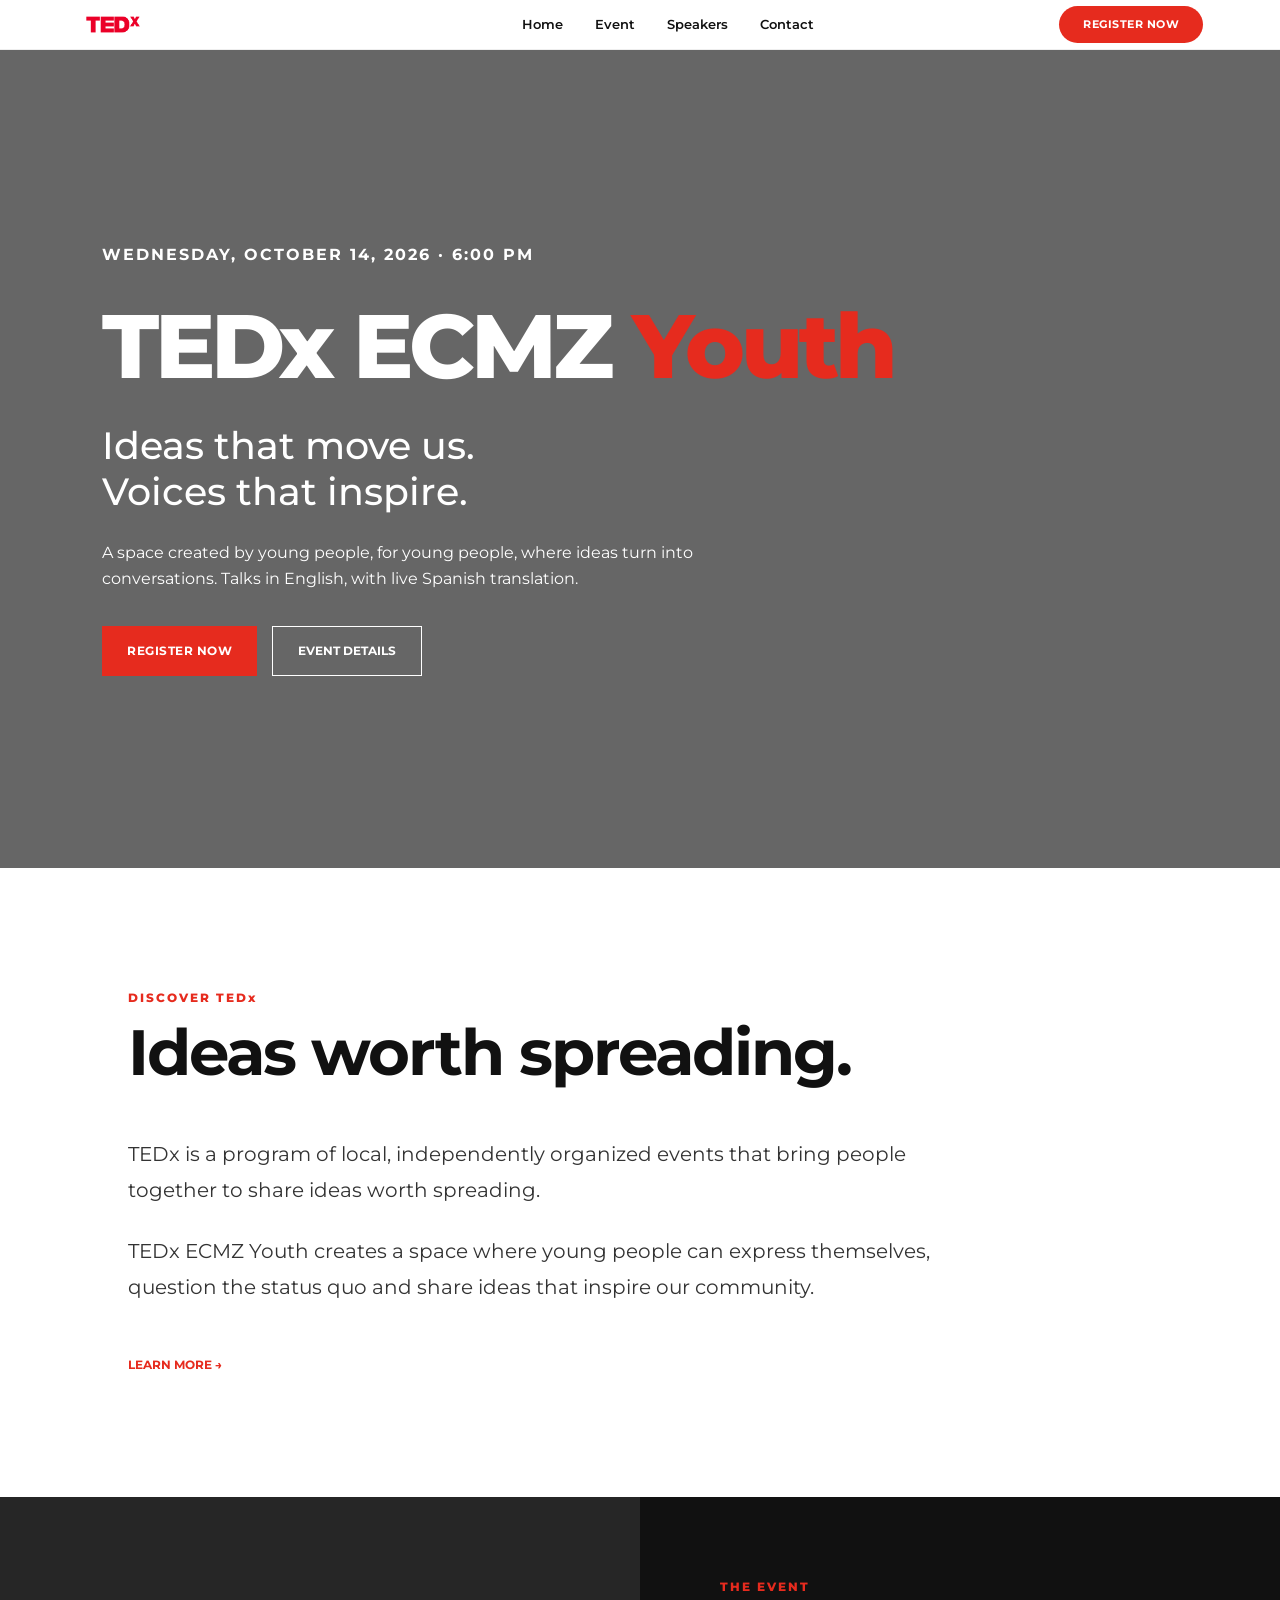
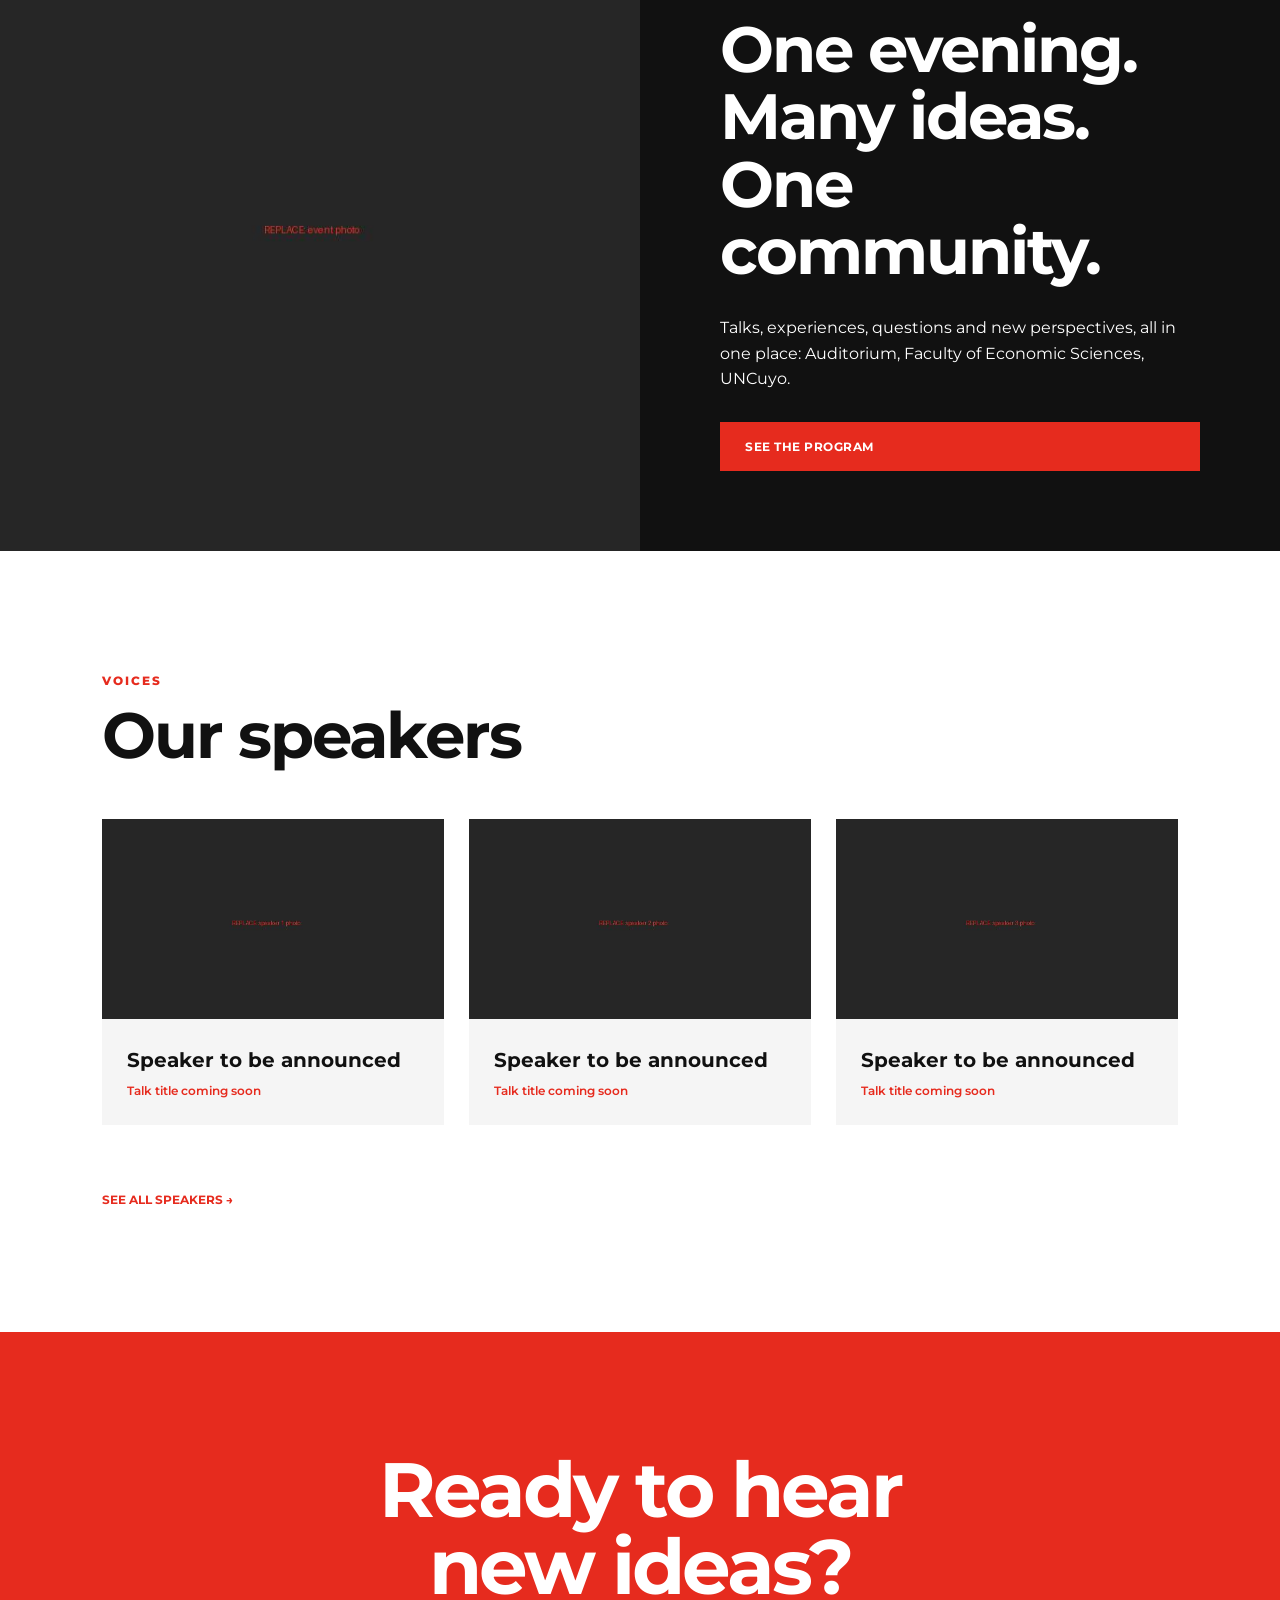
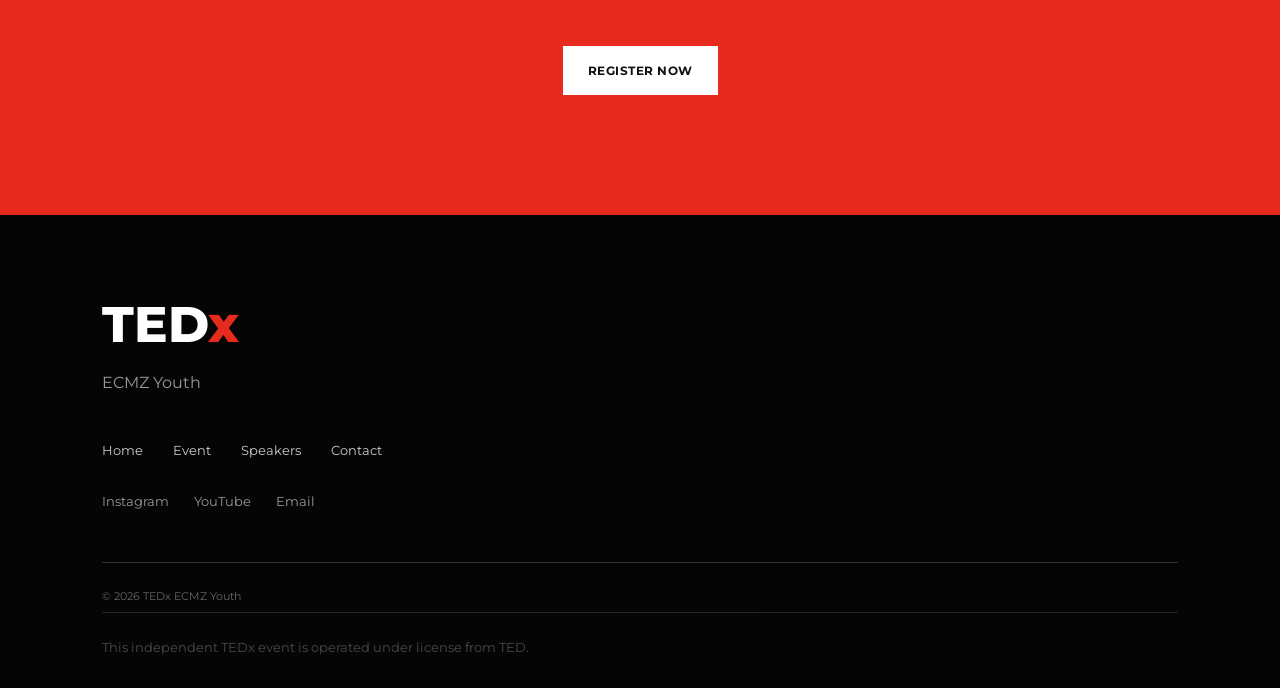
==== TEDx/index.html @ d04555ec "Initial commit" ====
<!DOCTYPE html>
<html lang="en">
<head>
<meta charset="UTF-8">
<meta name="viewport" content="width=device-width, initial-scale=1.0">
<title>TEDx ECMZ Youth</title>
<meta name="description" content="TEDx ECMZ Youth - Ideas that move us. Voices that inspire. Wednesday, October 14, 2026, UNCuyo.">
<link rel="stylesheet" href="style.css">
<link rel="preconnect" href="https://fonts.googleapis.com">
<link rel="preconnect" href="https://fonts.gstatic.com" crossorigin>
<link href="https://fonts.googleapis.com/css2?family=Montserrat:wght@400;500;600;700;800&display=swap" rel="stylesheet">
</head>
<body>
<header class="header">
<div class="logo-container"><a href="index.html"><img src="images/logo.png" alt="TEDx ECMZ Youth logo"></a></div>
<nav class="navbar">
<a href="index.html">Home</a><a href="event.html">Event</a><a href="speakers.html">Speakers</a><a href="contact.html">Contact</a>
</nav>
<a href="#" class="btn-header">REGISTER NOW</a>
</header>
<main>
<section class="hero"><div class="hero-content">
<p class="hero-small">WEDNESDAY, OCTOBER 14, 2026 · 6:00 PM</p>
<h1>TEDx ECMZ <span>Youth</span></h1>
<h2>Ideas that move us.<br>Voices that inspire.</h2>
<p>A space created by young people, for young people, where ideas turn into conversations. Talks in English, with live Spanish translation.</p>
<div class="hero-buttons"><a href="#" class="btn-primary">REGISTER NOW</a><a href="event.html" class="btn-secondary">EVENT DETAILS</a></div>
</div></section>
<section class="about"><div class="section-title"><p>DISCOVER TEDx</p><h2>Ideas worth spreading.</h2></div>
<div class="about-content"><div class="about-text">
<p>TEDx is a program of local, independently organized events that bring people together to share ideas worth spreading.</p>
<p>TEDx ECMZ Youth creates a space where young people can express themselves, question the status quo and share ideas that inspire our community.</p>
<a href="event.html" class="text-link">LEARN MORE →</a></div></div></section>
<section class="event-preview"><div class="event-image"><img src="images/hero.jpg" alt="TEDx ECMZ Youth event"></div>
<div class="event-info"><p>THE EVENT</p><h2>One evening.<br>Many ideas.<br>One community.</h2>
<p>Talks, experiences, questions and new perspectives, all in one place: Auditorium, Faculty of Economic Sciences, UNCuyo.</p>
<a href="event.html" class="btn-primary">SEE THE PROGRAM</a></div></section>
<section class="speakers-preview"><div class="section-title"><p>VOICES</p><h2>Our speakers</h2></div>
<div class="speaker-grid"><article class="speaker-card"><img src="images/speaker1.jpg" alt="Speaker 1"><div class="speaker-info"><h3>Speaker to be announced</h3><p>Talk title coming soon</p></div></article><article class="speaker-card"><img src="images/speaker2.jpg" alt="Speaker 2"><div class="speaker-info"><h3>Speaker to be announced</h3><p>Talk title coming soon</p></div></article><article class="speaker-card"><img src="images/speaker3.jpg" alt="Speaker 3"><div class="speaker-info"><h3>Speaker to be announced</h3><p>Talk title coming soon</p></div></article></div><a href="speakers.html" class="text-link">SEE ALL SPEAKERS →</a></section>
<section class="cta"><h2>Ready to hear<br>new ideas?</h2><a href="#" class="btn-primary">REGISTER NOW</a></section>
</main>
<footer class="footer">
<div class="footer-logo"><h2>TED<span>x</span></h2><p>ECMZ Youth</p></div>
<div class="footer-links"><a href="index.html">Home</a><a href="event.html">Event</a><a href="speakers.html">Speakers</a><a href="contact.html">Contact</a></div>
<div class="footer-social">
    <a href="https://www.instagram.com/tedxecmzyouth">Instagram</a>
    <a href="#">YouTube</a>
    <a href="contact.html">Email</a>
</div>
<p class="copyright">© 2026 TEDx ECMZ Youth</p>
<p class="copyright disclaimer">This independent TEDx event is operated under license from TED.</p>
</footer>
</body>
</html>
---- TEDx/style.css ----
/* =========================================================
   TEDx ESCUELA DE COMERCIO MARTÍN ZAPATA YOUTH
   STYLE.CSS
   ========================================================= */


/* =========================================================
   1. CONFIGURACIÓN GENERAL
   ========================================================= */

* {
    margin: 0;
    padding: 0;
    box-sizing: border-box;
}

html {
    scroll-behavior: smooth;
}

body {
    font-family: 'Montserrat', sans-serif;
    background-color: #ffffff;
    color: #111111;
    line-height: 1.6;
}


/* Evita que las imágenes se desborden */

img {
    max-width: 100%;
    display: block;
}


/* Links */

a {
    text-decoration: none;
    color: inherit;
}


/* =========================================================
   2. VARIABLES
   ========================================================= */

:root {

    --rojo: #e62b1e;
    --negro: #111111;
    --blanco: #ffffff;
    --gris: #f5f5f5;
    --gris-medio: #777777;
    --borde: #dddddd;

}


/* =========================================================
   3. HEADER / NAVBAR
   ========================================================= */

.header {

    width: 100%;
    height: 50px;
    padding: 0 6%;
    display: flex;
    align-items: center;
    justify-content: space-between;
    background-color: var(--blanco);
    border-bottom: 1px solid #eeeeee;
    position: sticky;
    top: 0;
    z-index: 1000;

}


/* Logo */

.logo-container {

    display: flex;
    align-items: center;

}

.logo-container img {

    width: 200px;
    height: auto;

}


/* Navegación */

.navbar {

    display: flex;
    align-items: center;
    gap: 32px;

}

.navbar a {

    font-size: 13px;
    font-weight: 600;
    position: relative;
    transition: 0.3s;

}


/* Línea roja al pasar el mouse */

.navbar a::after {

    content: "";

    position: absolute;

    left: 0;
    bottom: -7px;

    width: 0;
    height: 2px;

    background-color: var(--rojo);

    transition: 0.3s;

}

.navbar a:hover::after {

    width: 100%;
}


/* Botón del header */

/* Botón del header */

.btn-header {

    background-color: var(--rojo);
    color: white;
    padding: 10px 24px;
    font-size: 11px;
    font-weight: 700;
    letter-spacing: 0.5px;
    border-radius: 50px; /* O usa 999px para mantener los bordes redondeados perfectos */
    display: inline-block;
    transition: 0.3s;

}

.btn-header:hover {

    background-color: #b91f16;

    transform: translateY(-2px);

}

/* =========================================================
   4. BOTONES
   ========================================================= */

.btn-primary {

    display: inline-block;

    background-color: var(--rojo);
    color: var(--blanco);

    padding: 15px 25px;

    font-size: 12px;
    font-weight: 700;

    letter-spacing: 0.5px;

    transition: 0.3s;

}

.btn-primary:hover {

    background-color: #b91f16;

    transform: translateY(-3px);

}


.btn-secondary {

    display: inline-block;

    border: 1px solid var(--blanco);
    color: var(--blanco);

    padding: 14px 25px;

    font-size: 12px;
    font-weight: 700;

    transition: 0.3s;

}

.btn-secondary:hover {

    background-color: var(--blanco);
    color: var(--negro);

}


.text-link {

    display: inline-block;

    margin-top: 25px;

    color: var(--rojo);

    font-size: 12px;
    font-weight: 700;

    transition: 0.3s;

}

.text-link:hover {

    transform: translateX(6px);

}


/* =========================================================
   5. HERO - PÁGINA PRINCIPAL
   ========================================================= */

.hero {

    min-height: calc(100vh - 82px);

    display: flex;
    align-items: center;

    padding: 80px 8%;

    position: relative;

    background:
        linear-gradient(
            rgba(0, 0, 0, 0.60),
            rgba(0, 0, 0, 0.60)
        ),
        url("../images/hero.jpg");

    background-size: cover;
    background-position: center;

    color: white;

}


/* Contenido */

.hero-content {

    max-width: 850px;

    animation: aparecer 1s ease;

}


.hero-small {

    font-size: 13px;

    font-weight: 700;

    letter-spacing: 2px;

    margin-bottom: 25px;

    color: #ffffff;

}


.hero h1 {

    font-size: clamp(50px, 7vw, 100px);

    line-height: 0.95;

    font-weight: 800;

    letter-spacing: -4px;

    margin-bottom: 35px;

}


.hero h1 span {

    color: var(--rojo);

}


.hero h2 {

    font-size: clamp(25px, 3vw, 42px);

    line-height: 1.2;

    font-weight: 500;

    margin-bottom: 25px;

}


.hero p {

    max-width: 600px;

    font-size: 16px;

    margin-bottom: 35px;

}


.hero-buttons {

    display: flex;

    gap: 15px;

    flex-wrap: wrap;

}


/* =========================================================
   6. ANIMACIÓN
   ========================================================= */

@keyframes aparecer {

    from {

        opacity: 0;
        transform: translateY(25px);

    }

    to {

        opacity: 1;
        transform: translateY(0);

    }

}


/* =========================================================
   7. TÍTULOS GENERALES
   ========================================================= */

.section-title {

    margin-bottom: 50px;

}


.section-title p {

    color: var(--rojo);

    font-size: 12px;

    font-weight: 800;

    letter-spacing: 2px;

    margin-bottom: 12px;

}


.section-title h2 {

    font-size: clamp(35px, 5vw, 65px);

    line-height: 1.05;

    letter-spacing: -2px;

    font-weight: 700;

}


/* =========================================================
   8. ABOUT
   ========================================================= */

.about {

    padding: 120px 10%;

    background-color: var(--blanco);

}


.about-content {

    max-width: 850px;

}


.about-text p {

    font-size: 20px;

    line-height: 1.8;

    margin-bottom: 25px;

    color: #333333;

}


/* =========================================================
   9. EVENT PREVIEW
   ========================================================= */

.event-preview {

    display: grid;

    grid-template-columns: 1fr 1fr;

    min-height: 600px;

}


.event-image {

    overflow: hidden;

}


.event-image img {

    width: 100%;
    height: 100%;

    object-fit: cover;

    transition: transform 0.6s ease;

}


.event-image:hover img {

    transform: scale(1.04);

}


.event-info {

    padding: 80px;

    background-color: var(--negro);

    color: white;

    display: flex;

    flex-direction: column;

    justify-content: center;

}


.event-info > p:first-child {

    color: var(--rojo);

    font-size: 12px;

    font-weight: 800;

    letter-spacing: 2px;

    margin-bottom: 20px;

}


.event-info h2 {

    font-size: clamp(40px, 5vw, 65px);

    line-height: 1.05;

    letter-spacing: -2px;

    margin-bottom: 30px;

}


.event-info p {

    max-width: 500px;

    margin-bottom: 30px;

}


/* =========================================================
   10. SPEAKERS PREVIEW
   ========================================================= */

.speakers-preview {

    padding: 120px 8%;

}


.speaker-grid {

    display: grid;

    grid-template-columns: repeat(3, 1fr);

    gap: 25px;

    margin-bottom: 40px;

}


.speaker-card {

    background-color: var(--gris);

    overflow: hidden;

    transition: 0.4s;

}


.speaker-card:hover {

    transform: translateY(-8px);

}


.speaker-card img {

    width: 100%;

    height: 200px;

    object-fit: cover;

    filter: grayscale(15%);

    transition: 0.5s;

}


.speaker-card:hover img {

    filter: grayscale(0%);

}


.speaker-info {

    padding: 25px;

}


.speaker-info h3 {

    font-size: 20px;

    margin-bottom: 5px;

}


.speaker-info p {

    color: var(--rojo);

    font-size: 12px;

    font-weight: 600;

}


/* =========================================================
   11. CTA
   ========================================================= */

.cta {

    padding: 120px 8%;

    background-color: var(--rojo);

    color: white;

    text-align: center;

}


.cta h2 {

    font-size: clamp(40px, 6vw, 80px);

    line-height: 1;

    letter-spacing: -3px;

    margin-bottom: 40px;

}


.cta .btn-primary {

    background-color: white;

    color: var(--negro);

}


.cta .btn-primary:hover {

    background-color: var(--negro);

    color: white;

}


/* =========================================================
   12. HERO DE LAS PÁGINAS INTERNAS
   ========================================================= */

.page-hero {

    min-height: 430px;

    padding: 100px 10%;

    background-color: var(--negro);

    color: white;

    display: flex;

    flex-direction: column;

    justify-content: center;

}


.page-hero p:first-child {

    color: var(--rojo);

    font-size: 12px;

    font-weight: 800;

    letter-spacing: 2px;

    margin-bottom: 20px;

}


.page-hero h1 {

    font-size: clamp(55px, 8vw, 100px);

    line-height: 0.95;

    letter-spacing: -4px;

    margin-bottom: 25px;

}


.page-hero p:last-child {

    max-width: 600px;

    font-size: 18px;

    color: #dddddd;

}


/* =========================================================
   13. EVENT DETAILS
   ========================================================= */

.event-details {

    padding: 110px 10%;

    display: grid;

    grid-template-columns: repeat(3, 1fr);

    gap: 60px;

}


.event-detail {

    border-top: 3px solid var(--negro);

    padding-top: 25px;

}


.event-detail span {

    color: var(--rojo);

    font-size: 13px;

    font-weight: 800;

}


.event-detail h2 {

    font-size: 30px;

    margin: 20px 0;

}


.event-detail p {

    color: #555555;

}


/* =========================================================
   14. EVENT DATA
   ========================================================= */

.event-data {

    background-color: var(--gris);

    padding: 80px 10%;

    display: grid;

    grid-template-columns: repeat(3, 1fr);

    gap: 50px;

}


.event-data p {

    color: var(--rojo);

    font-size: 11px;

    font-weight: 800;

    letter-spacing: 2px;

    margin-bottom: 10px;

}


.event-data h2 {

    font-size: 27px;

    line-height: 1.2;

}


/* =========================================================
   15. EXPERIENCE
   ========================================================= */

.experience {

    padding: 120px 10%;

}


.experience-grid {

    display: grid;

    grid-template-columns: repeat(4, 1fr);

    gap: 20px;

}


.experience-card {

    padding: 35px;

    min-height: 250px;

    background-color: var(--negro);

    color: white;

    transition: 0.3s;

}


.experience-card:hover {

    transform: translateY(-7px);

}


.experience-card span {

    color: var(--rojo);

    font-weight: 800;

}


.experience-card h3 {

    font-size: 27px;

    margin: 45px 0 15px;

}


.experience-card p {

    color: #cccccc;

    font-size: 14px;

}


/* =========================================================
   16. AGENDA / TIMELINE
   ========================================================= */

.agenda {

    padding: 120px 10%;

    background-color: var(--gris);

}


.timeline {

    max-width: 900px;

}


.timeline-item {

    display: grid;

    grid-template-columns: 150px 1fr;

    gap: 40px;

    padding: 30px 0;

    border-top: 1px solid var(--borde);

}


.timeline-item:last-child {

    border-bottom: 1px solid var(--borde);

}


.timeline-item > span {

    color: var(--rojo);

    font-size: 20px;

    font-weight: 800;

}


.timeline-item h3 {

    font-size: 24px;

    margin-bottom: 5px;

}


.timeline-item p {

    color: #666666;

}


/* =========================================================
   17. SPEAKERS PAGE
   ========================================================= */

.all-speakers {

    padding: 110px 10%;

}


.speaker-card-large {

    display: grid;

    grid-template-columns: 40% 1fr;

    gap: 70px;

    padding: 70px 0;

    border-bottom: 1px solid var(--borde);

    align-items: center;

}


.speaker-card-large:first-child {

    padding-top: 0;

}


.speaker-card-large img {

    width: 400px;

    height: 400px;

    object-fit: cover;

    border-radius: 100%;

}


.speaker-card-large div > p:first-child {

    color: var(--rojo);

    font-size: 11px;

    font-weight: 800;

    letter-spacing: 2px;

}


.speaker-card-large h2 {

    font-size: clamp(35px, 5vw, 60px);

    line-height: 1;

    margin: 15px 0;

}


.speaker-card-large h3 {

    font-size: 20px;

    font-weight: 500;

    margin-bottom: 25px;

}


.speaker-card-large div > p:last-child {

    color: #555555;

    max-width: 600px;

}


/* =========================================================
   18. TEAM PAGE
   ========================================================= */

.team-intro {

    padding: 110px 10%;

    display: grid;

    grid-template-columns: 1fr 1fr;

    gap: 100px;

}


.team-intro h2 {

    font-size: clamp(40px, 5vw, 65px);

    line-height: 1;

    letter-spacing: -2px;

}


.team-intro p {

    margin-bottom: 20px;

    color: #555555;

    font-size: 17px;

}


.team {

    padding: 110px 10%;

    background-color: var(--gris);

}


.team-grid {

    display: grid;

    grid-template-columns: repeat(3, 1fr);

    gap: 35px;

}


.team-card {

    background-color: white;

    padding-bottom: 25px;

}


.team-photo {

    overflow: hidden;

}


.team-card img {

    width: 100%;

    height: 330px;

    object-fit: cover;

    transition: 0.5s;

}


.team-card:hover img {

    transform: scale(1.05);

}


.team-card h3 {

    font-size: 19px;

    margin: 20px 20px 5px;

}


.team-card p {

    color: var(--rojo);

    font-size: 12px;

    font-weight: 700;

    margin-left: 20px;

}


/* =========================================================
   19. CONTACTO
   ========================================================= */

.contact-section {

    padding: 120px 10%;

    display: grid;

    grid-template-columns: 1fr 1fr;

    gap: 100px;

}


.contact-info > p:first-child {

    color: var(--rojo);

    font-size: 12px;

    font-weight: 800;

    letter-spacing: 2px;

}


.contact-info h2 {

    font-size: clamp(45px, 5vw, 70px);

    line-height: 1;

    margin: 20px 0 30px;

}


.contact-info > p {

    color: #555555;

    max-width: 500px;

}


.contact-data {

    margin-top: 50px;

}


.contact-data div {

    padding: 20px 0;

    border-top: 1px solid var(--borde);

}


.contact-data h3 {

    font-size: 14px;

    margin-bottom: 5px;

}


.contact-data p {

    color: #666666;

    font-size: 14px;

}


/* =========================================================
   20. FORMULARIO
   ========================================================= */

.contact-form {

    background-color: var(--gris);

    padding: 45px;

}


.contact-form form {

    display: flex;

    flex-direction: column;

}


.contact-form label {

    font-size: 12px;

    font-weight: 700;

    margin-bottom: 8px;

}


.contact-form input,
.contact-form textarea {

    width: 100%;

    border: none;

    border-bottom: 2px solid #cccccc;

    background-color: transparent;

    padding: 15px 5px;

    margin-bottom: 30px;

    font-family: inherit;

    font-size: 14px;

    outline: none;

    transition: 0.3s;

}


.contact-form input:focus,
.contact-form textarea:focus {

    border-bottom-color: var(--rojo);

}


.contact-form textarea {

    resize: vertical;

}


.contact-form button {

    border: none;

    cursor: pointer;

    font-family: inherit;

}


/* =========================================================
   21. FAQ
   ========================================================= */

.faq {

    padding: 110px 10%;

    background-color: var(--negro);

    color: white;

}


.faq-container {

    max-width: 900px;

}


.faq details {

    border-top: 1px solid #444444;

    padding: 25px 0;

}


.faq details:last-child {

    border-bottom: 1px solid #444444;

}


.faq summary {

    cursor: pointer;

    font-size: 18px;

    font-weight: 600;

    list-style: none;

    position: relative;

    padding-right: 30px;

}


.faq summary::after {

    content: "+";

    position: absolute;

    right: 0;

    font-size: 25px;

    color: var(--rojo);

}


.faq details[open] summary::after {

    content: "−";

}


.faq details p {

    color: #bbbbbb;

    margin-top: 20px;

    max-width: 700px;

}


/* =========================================================
   22. FOOTER
   ========================================================= */

.footer {

    background-color: #050505;

    color: white;

    padding: 70px 8% 30px;

}


.footer-logo h2 {

    font-size: 50px;

    font-weight: 800;

}


.footer-logo h2 span {

    color: var(--rojo);

}


.footer-logo p {

    color: #999999;

    margin-top: 5px;

}


.footer-links {

    display: flex;

    gap: 30px;

    margin: 45px 0 30px;

    flex-wrap: wrap;

}


.footer-links a {

    font-size: 13px;

    color: #cccccc;

    transition: 0.3s;

}


.footer-links a:hover {

    color: var(--rojo);

}


.footer-social {

    display: flex;

    gap: 25px;

    margin-bottom: 50px;

}


.footer-social a {

    font-size: 13px;

    color: #999999;

}


.footer-social a:hover {

    color: white;

}


.copyright {

    border-top: 1px solid #333333;

    padding-top: 25px;

    color: #666666;

    font-size: 11px;

}


/* =========================================================
   23. RESPONSIVE - TABLETS
   ========================================================= */

@media (max-width: 1000px) {


    .navbar {

        gap: 15px;

    }


    .navbar a {

        font-size: 11px;

    }


    .btn-header {

        display: none;

    }


    .speaker-grid {

        grid-template-columns: repeat(2, 1fr);

    }


    .experience-grid {

        grid-template-columns: repeat(2, 1fr);

    }


    .event-details {

        grid-template-columns: 1fr;

        gap: 40px;

    }


    .event-data {

        grid-template-columns: 1fr;

    }


    .team-grid {

        grid-template-columns: repeat(2, 1fr);

    }

}


/* =========================================================
   24. RESPONSIVE - CELULAR
   ========================================================= */

@media (max-width: 700px) {


    /* HEADER */

    .header {

        height: auto;

        padding: 18px 5%;

        flex-direction: column;

        gap: 18px;

    }


    .logo-container img {

        width: 130px;

    }


    .navbar {

        width: 100%;

        justify-content: center;

        flex-wrap: wrap;

        gap: 15px;

    }


    .navbar a {

        font-size: 10px;

    }


    /* HERO */

    .hero {

        min-height: 700px;

        padding: 70px 7%;

    }


    .hero h1 {

        font-size: 55px;

        letter-spacing: -3px;

    }


    .hero h2 {

        font-size: 25px;

    }


    .hero p {

        font-size: 14px;

    }


    /* SECCIONES */

    .about,
    .speakers-preview,
    .experience,
    .agenda,
    .all-speakers,
    .team,
    .team-intro,
    .contact-section {

        padding: 80px 7%;

    }


    .section-title {

        margin-bottom: 35px;

    }


    .section-title h2 {

        font-size: 40px;

    }


    /* EVENT */

    .event-preview {

        grid-template-columns: 1fr;

    }


    .event-image {

        height: 350px;

    }


    .event-info {

        padding: 70px 7%;

    }


    .event-info h2 {

        font-size: 45px;

    }


    /* SPEAKERS */

    .speaker-grid {

        grid-template-columns: 1fr;

    }


    .speaker-card img {

        height: 400px;

    }


    /* PAGE HERO */

    .page-hero {

        min-height: 350px;

        padding: 70px 7%;

    }


    .page-hero h1 {

        font-size: 55px;

    }


    /* EXPERIENCE */

    .experience-grid {

        grid-template-columns: 1fr;

    }


    /* TIMELINE */

    .timeline-item {

        grid-template-columns: 80px 1fr;

        gap: 20px;

    }


    /* SPEAKERS */

    .speaker-card-large {

        grid-template-columns: 1fr;

        gap: 30px;

        padding: 50px 0;

    }


    .speaker-card-large img {

        height: 400px;

    }


    /* TEAM */

    .team-intro {

        grid-template-columns: 1fr;

        gap: 40px;

    }


    .team-grid {

        grid-template-columns: 1fr;

    }


    /* CONTACTO */

    .contact-section {

        grid-template-columns: 1fr;

        gap: 60px;

    }


    .contact-form {

        padding: 30px 20px;

    }


    /* CTA */

    .cta {

        padding: 90px 7%;

    }


    .cta h2 {

        font-size: 45px;

    }


    /* FOOTER */
   
    .footer {

        padding: 60px 7% 25px;

    }
    .footer-links {

        font-size: 13px;
        color: #999999;
        position: relative;
        z-index: 10; 

    }
    @media screen()
}
/* Additions */
.note{opacity:.7;font-size:.9rem;margin-top:24px;text-align:center}
.disclaimer{font-size:.8rem;opacity:.7;margin-top:6px}
.cta p.note{margin-bottom:24px}
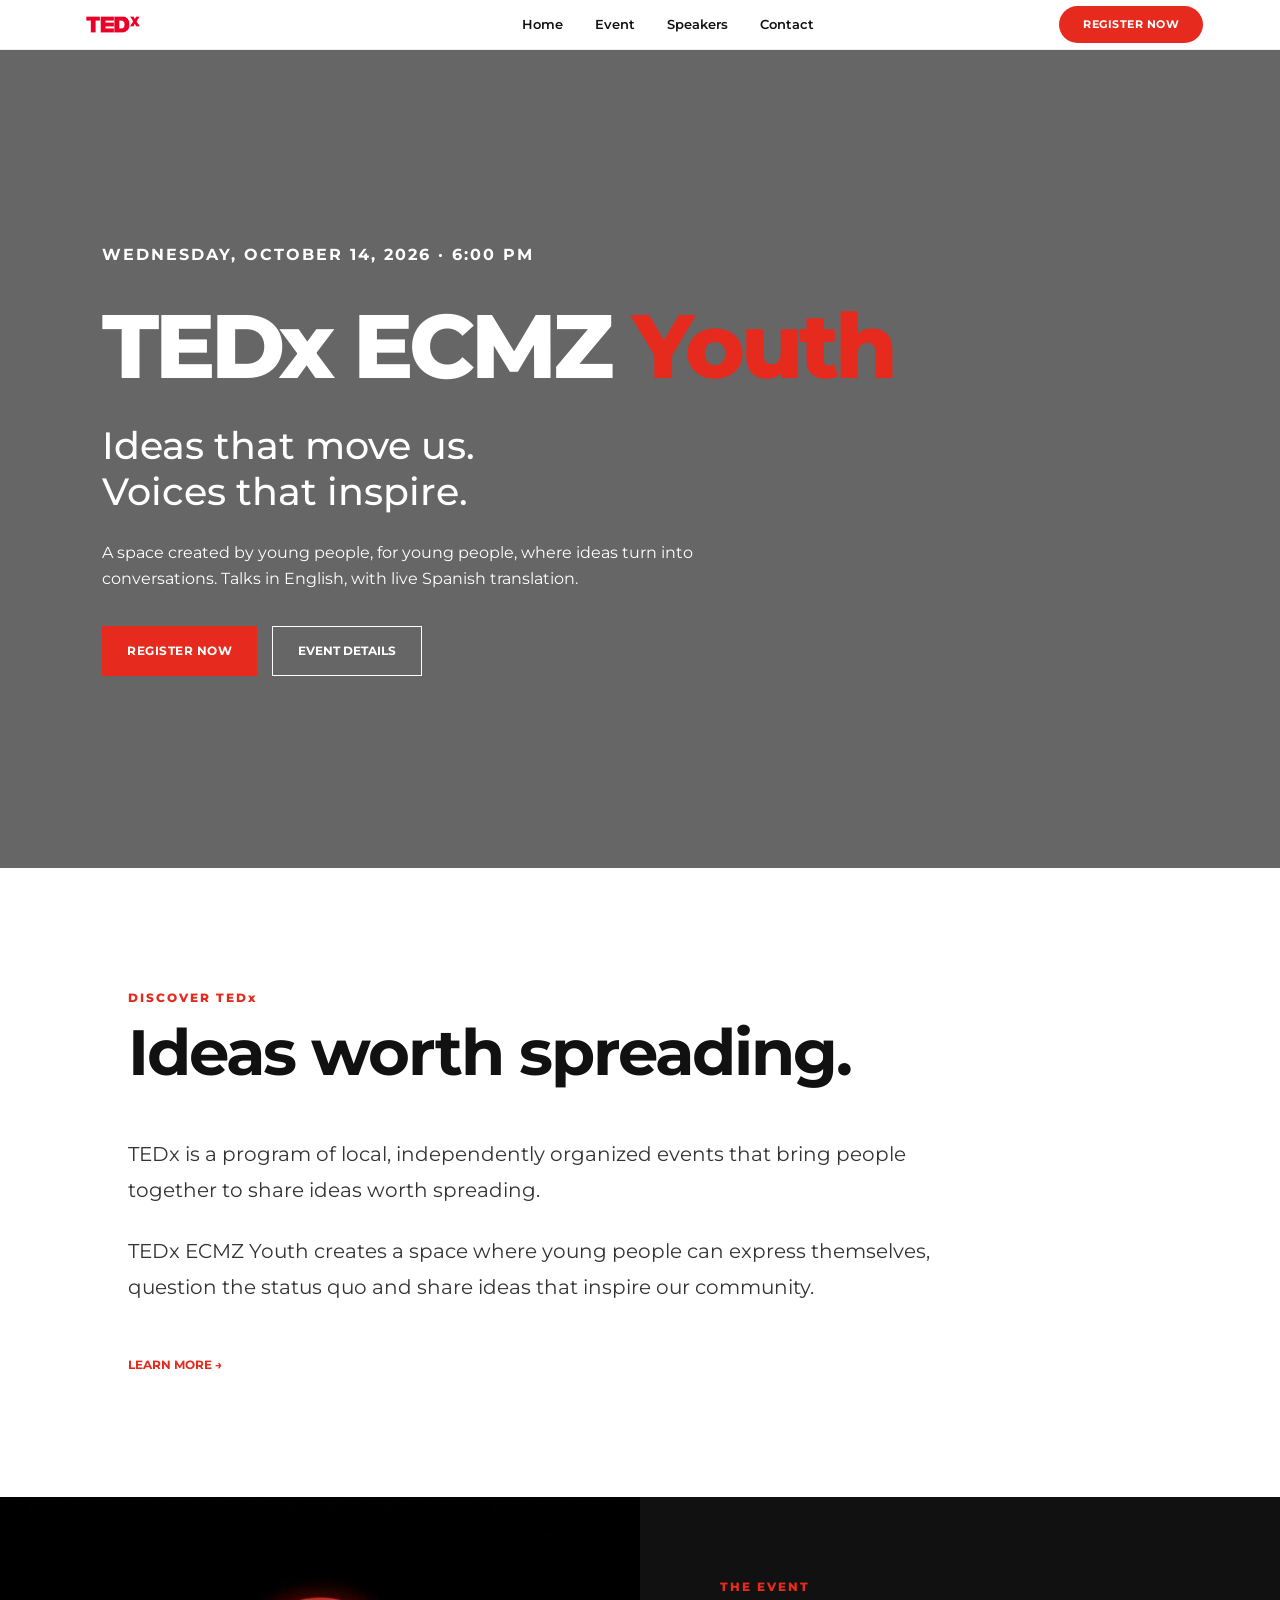
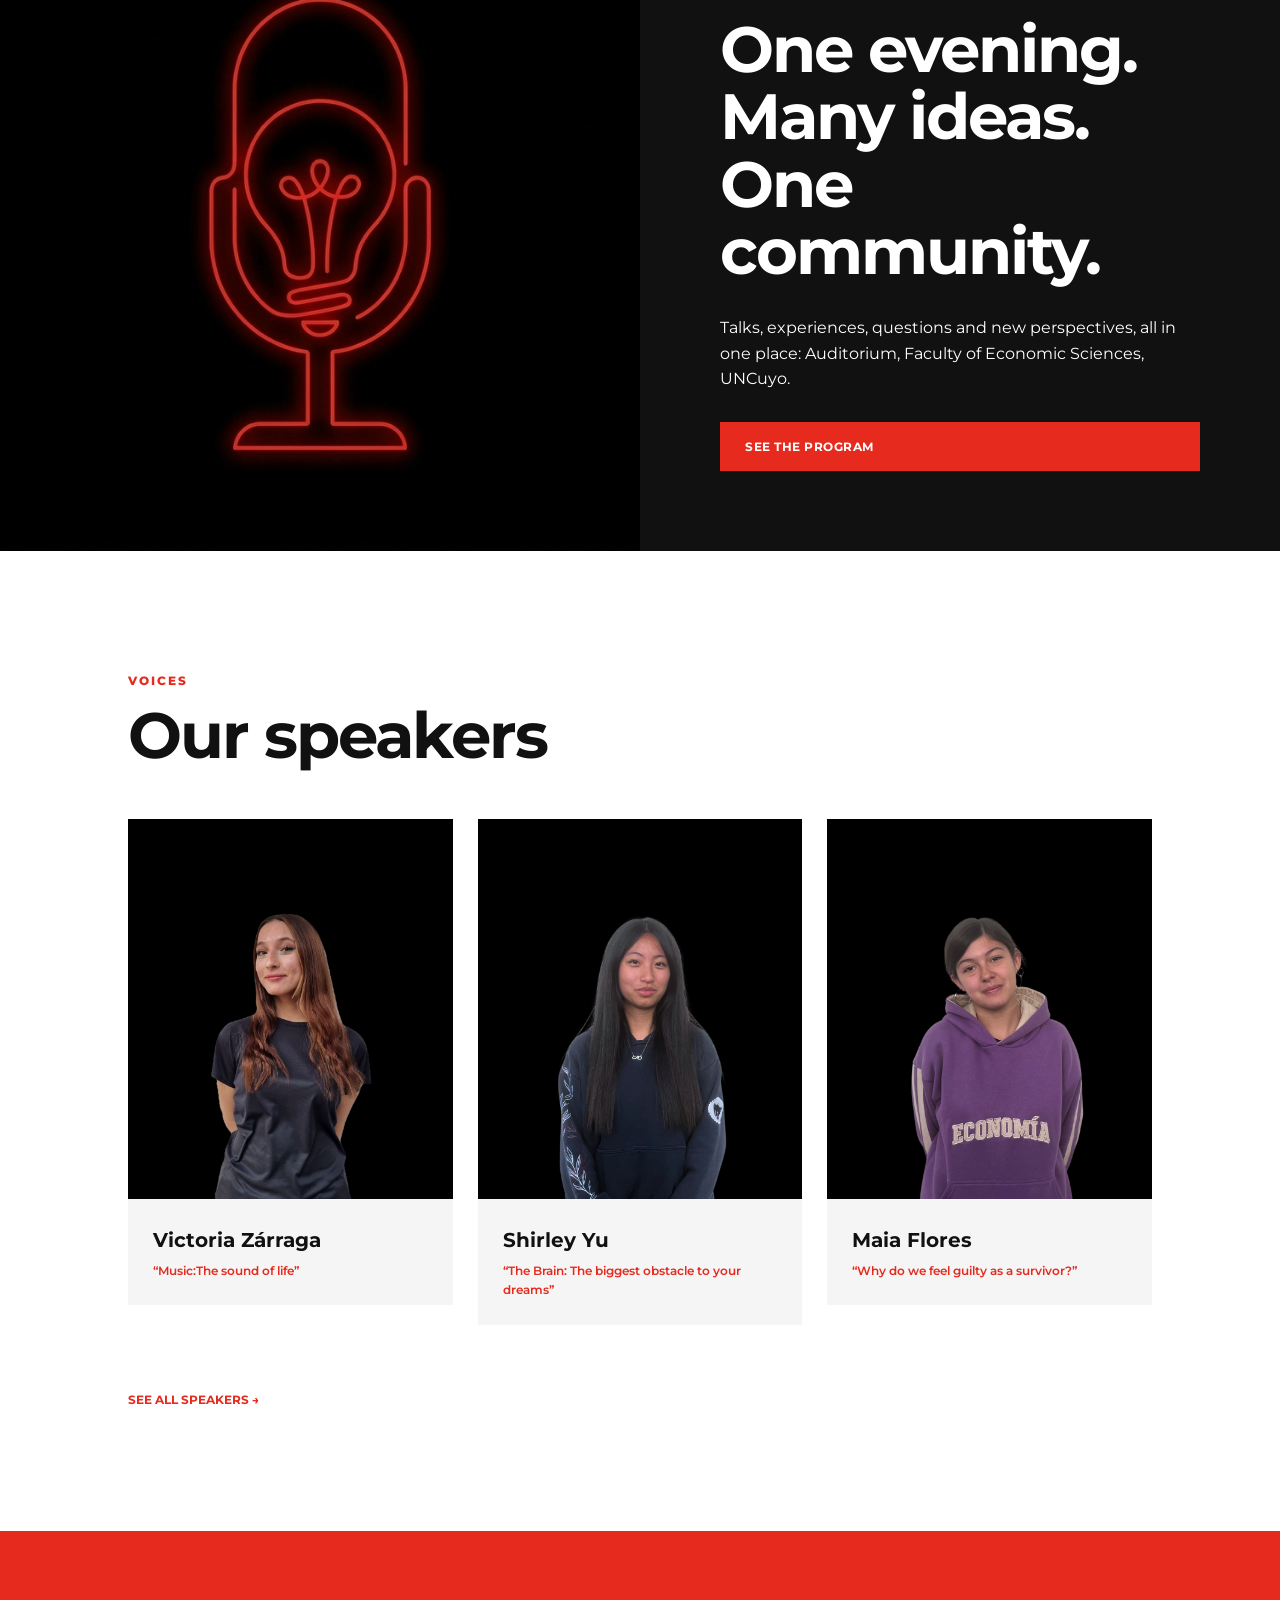
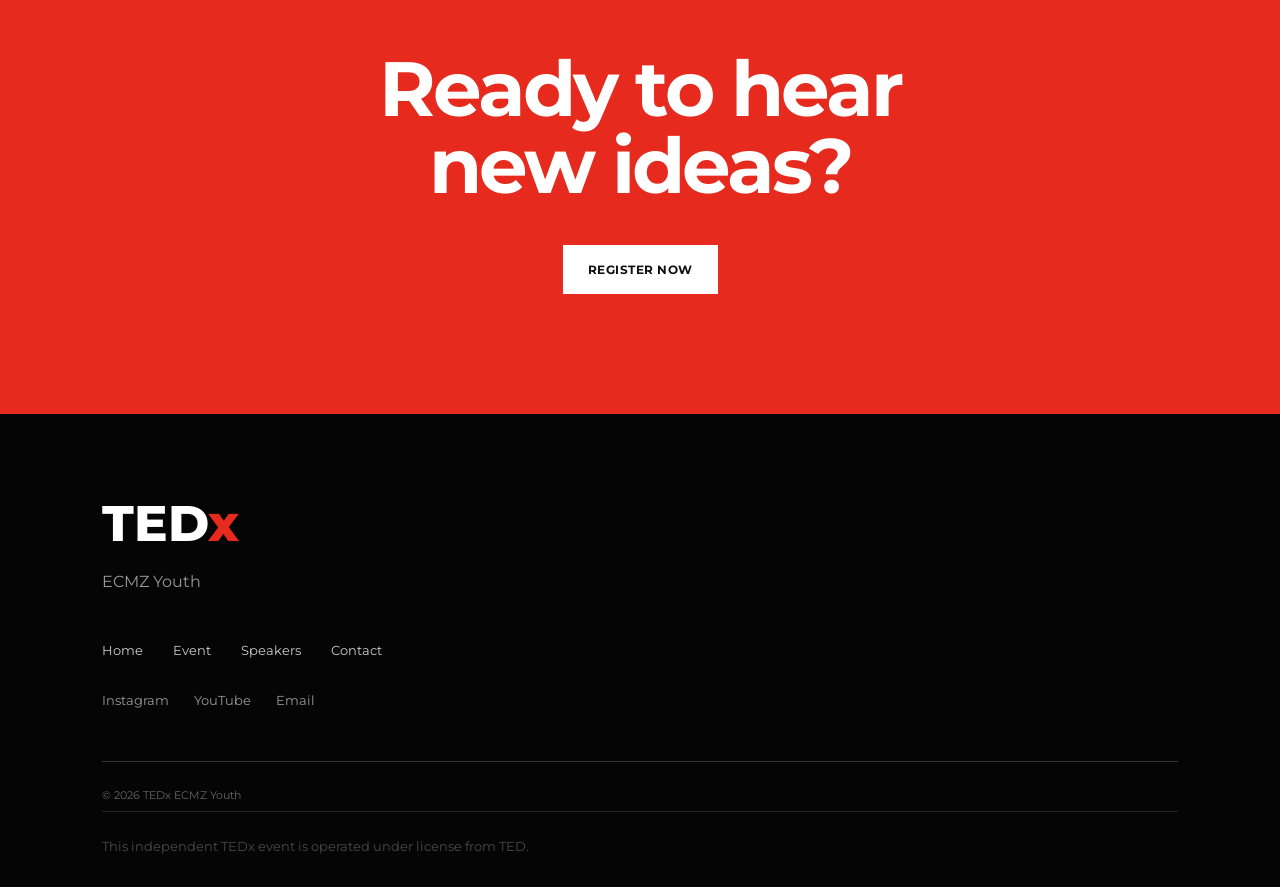
==== commit 4f1ac6d7: "hero" ====
--- a/TEDx/index.html
+++ b/TEDx/index.html
@@ -16,28 +16,56 @@
 <nav class="navbar">
 <a href="index.html">Home</a><a href="event.html">Event</a><a href="speakers.html">Speakers</a><a href="contact.html">Contact</a>
 </nav>
-<a href="#" class="btn-header">REGISTER NOW</a>
+<a href="https://docs.google.com/forms/d/e/1FAIpQLSfxwrehClog3NkdFNM2hpVOUm62PTyvZKDhpCtgeWnrmLg81g/viewform?usp=dialog" class="btn-header">REGISTER NOW</a>
 </header>
 <main>
 <section class="hero"><div class="hero-content">
-<p class="hero-small">WEDNESDAY, OCTOBER 14, 2026 · 6:00 PM</p>
-<h1>TEDx ECMZ <span>Youth</span></h1>
-<h2>Ideas that move us.<br>Voices that inspire.</h2>
-<p>A space created by young people, for young people, where ideas turn into conversations. Talks in English, with live Spanish translation.</p>
-<div class="hero-buttons"><a href="#" class="btn-primary">REGISTER NOW</a><a href="event.html" class="btn-secondary">EVENT DETAILS</a></div>
-</div></section>
-<section class="about"><div class="section-title"><p>DISCOVER TEDx</p><h2>Ideas worth spreading.</h2></div>
-<div class="about-content"><div class="about-text">
-<p>TEDx is a program of local, independently organized events that bring people together to share ideas worth spreading.</p>
-<p>TEDx ECMZ Youth creates a space where young people can express themselves, question the status quo and share ideas that inspire our community.</p>
-<a href="event.html" class="text-link">LEARN MORE →</a></div></div></section>
+    <p class="hero-small">WEDNESDAY, OCTOBER 14, 2026 · 6:00 PM</p>
+    <h1>TEDx ECMZ <span>Youth</span></h1>
+    <h2>Ideas that move us.<br>Voices that inspire.</h2>
+    <p>A space created by young people, for young people, where ideas turn into conversations. Talks in English, with live Spanish translation.</p>
+    <div class="hero-buttons"><a href="https://docs.google.com/forms/d/e/1FAIpQLSfxwrehClog3NkdFNM2hpVOUm62PTyvZKDhpCtgeWnrmLg81g/viewform?usp=dialog" class="btn-primary">REGISTER NOW</a><a href="event.html" class="btn-secondary">EVENT DETAILS</a></div>
+    </div></section>
+        <section class="about"><div class="section-title"><p>DISCOVER TEDx</p><h2>Ideas worth spreading.</h2></div>
+        <div class="about-content"><div class="about-text">
+            <p>TEDx is a program of local, independently organized events that bring people together to share ideas worth spreading.</p>
+            <p>TEDx ECMZ Youth creates a space where young people can express themselves, question the status quo and share ideas that inspire our community.</p>
+            <a href="event.html" class="text-link">LEARN MORE →</a>
+        </div>
+    </div>
+    </section>
 <section class="event-preview"><div class="event-image"><img src="images/hero.jpg" alt="TEDx ECMZ Youth event"></div>
-<div class="event-info"><p>THE EVENT</p><h2>One evening.<br>Many ideas.<br>One community.</h2>
-<p>Talks, experiences, questions and new perspectives, all in one place: Auditorium, Faculty of Economic Sciences, UNCuyo.</p>
-<a href="event.html" class="btn-primary">SEE THE PROGRAM</a></div></section>
-<section class="speakers-preview"><div class="section-title"><p>VOICES</p><h2>Our speakers</h2></div>
-<div class="speaker-grid"><article class="speaker-card"><img src="images/speaker1.jpg" alt="Speaker 1"><div class="speaker-info"><h3>Speaker to be announced</h3><p>Talk title coming soon</p></div></article><article class="speaker-card"><img src="images/speaker2.jpg" alt="Speaker 2"><div class="speaker-info"><h3>Speaker to be announced</h3><p>Talk title coming soon</p></div></article><article class="speaker-card"><img src="images/speaker3.jpg" alt="Speaker 3"><div class="speaker-info"><h3>Speaker to be announced</h3><p>Talk title coming soon</p></div></article></div><a href="speakers.html" class="text-link">SEE ALL SPEAKERS →</a></section>
-<section class="cta"><h2>Ready to hear<br>new ideas?</h2><a href="#" class="btn-primary">REGISTER NOW</a></section>
+    <div class="event-info">
+        <p>THE EVENT</p>
+        <h2>One evening.<br>Many ideas.<br>One community.</h2>
+        <p>Talks, experiences, questions and new perspectives, all in one place: Auditorium, Faculty of Economic Sciences, UNCuyo.</p>
+        <a href="event.html" class="btn-primary">SEE THE PROGRAM</a></div></section>
+        <section class="speakers-preview"><div class="section-title"><p>VOICES</p><h2>Our speakers</h2>
+    </div>
+    <div class="speaker-grid">
+        <article class="speaker-card">
+            <img src="images/vicky.png" alt="Speaker 1">
+            <div class="speaker-info">
+                <h3>Victoria Zárraga</h3><p>“Music:The sound of life”</p>
+            </div>
+        </article>
+        <article class="speaker-card">
+            <img src="images/yu.png" alt="Speaker 2">
+            <div class="speaker-info">
+                <h3>Shirley Yu</h3><p>“The Brain: The biggest obstacle to your dreams”</p>
+            </div>
+        </article>
+        <article class="speaker-card">
+            <img src="images/mai.png" alt="Speaker 3">
+            <div class="speaker-info">
+                <h3>Maia Flores</h3><p>“Why do we feel guilty as a survivor?”</p>
+            </div>
+        </article>
+    </div>
+    <a href="speakers.html" class="text-link">SEE ALL SPEAKERS →</a>
+</section>
+
+<section class="cta"><h2>Ready to hear<br>new ideas?</h2><a href="https://docs.google.com/forms/d/e/1FAIpQLSfxwrehClog3NkdFNM2hpVOUm62PTyvZKDhpCtgeWnrmLg81g/viewform?usp=dialog" class="btn-primary">REGISTER NOW</a></section>
 </main>
 <footer class="footer">
 <div class="footer-logo"><h2>TED<span>x</span></h2><p>ECMZ Youth</p></div>
--- a/TEDx/style.css
+++ b/TEDx/style.css
@@ -549,486 +549,445 @@
 
 
 /* =========================================================
-   10. SPEAKERS PREVIEW
+   10. SPEAKERS PREVIEW (CORREGIDO)
    ========================================================= */
 
 .speakers-preview {
+    padding: 120px 10%;
+}
+
+.speaker-grid {
+    display: grid;
+    grid-template-columns: repeat(3, 1fr);
+    gap: 25px;
+    margin-bottom: 40px;
+}
+
+.speaker-card {
+    background-color: var(--blanco); /* Cambiado de #000 a blanco para eliminar la franja negra inferior */
+    overflow: hidden;
+    transition: 0.4s;
+}
+
+.speaker-card:hover {
+    transform: translateY(-8px);
+}
+
+.speaker-card img {
+    width: 100%;
+    height: 380px;             /* Define un alto uniforme para todas las fotos */
+    object-fit: cover;         /* Adapta la imagen sin deformarla */
+    object-position: top center;/* Asegura que el rostro/cabeza siempre quede visible arriba */
+    background-color: #000000; /* Mantiene el fondo negro unificado solo dentro de la foto */
+    filter: grayscale(15%);
+    transition: 0.5s;
+}
+
+.speaker-info {
+    padding: 25px;
+    background-color: var(--gris); /* Mantiene la tarjeta limpia abajo */
+}
+
+.speaker-info h3 {
+    font-size: 20px;
+    margin-bottom: 5px;
+}
+
+.speaker-info p {
+    color: var(--rojo);
+    font-size: 12px;
+    font-weight: 600;
+}
+/* =========================================================
+   11. CTA
+   ========================================================= */
+
+.cta {
 
     padding: 120px 8%;
 
-}
-
-
-.speaker-grid {
+    background-color: var(--rojo);
+
+    color: white;
+
+    text-align: center;
+
+}
+
+
+.cta h2 {
+
+    font-size: clamp(40px, 6vw, 80px);
+
+    line-height: 1;
+
+    letter-spacing: -3px;
+
+    margin-bottom: 40px;
+
+}
+
+
+.cta .btn-primary {
+
+    background-color: white;
+
+    color: var(--negro);
+
+}
+
+
+.cta .btn-primary:hover {
+
+    background-color: var(--negro);
+
+    color: white;
+
+}
+
+
+/* =========================================================
+   12. HERO DE LAS PÁGINAS INTERNAS
+   ========================================================= */
+
+.page-hero {
+
+    min-height: 430px;
+
+    padding: 100px 10%;
+
+    background-color: var(--negro);
+
+    color: white;
+
+    display: flex;
+
+    flex-direction: column;
+
+    justify-content: center;
+
+}
+
+
+.page-hero p:first-child {
+
+    color: var(--rojo);
+
+    font-size: 12px;
+
+    font-weight: 800;
+
+    letter-spacing: 2px;
+
+    margin-bottom: 20px;
+
+}
+
+
+.page-hero h1 {
+
+    font-size: clamp(55px, 8vw, 100px);
+
+    line-height: 0.95;
+
+    letter-spacing: -4px;
+
+    margin-bottom: 25px;
+
+}
+
+
+.page-hero p:last-child {
+
+    max-width: 600px;
+
+    font-size: 18px;
+
+    color: #dddddd;
+
+}
+
+
+/* =========================================================
+   13. EVENT DETAILS
+   ========================================================= */
+
+.event-details {
+
+    padding: 110px 10%;
 
     display: grid;
 
     grid-template-columns: repeat(3, 1fr);
 
-    gap: 25px;
-
-    margin-bottom: 40px;
-
-}
-
-
-.speaker-card {
+    gap: 60px;
+
+}
+
+
+.event-detail {
+
+    border-top: 3px solid var(--negro);
+
+    padding-top: 25px;
+
+}
+
+
+.event-detail span {
+
+    color: var(--rojo);
+
+    font-size: 13px;
+
+    font-weight: 800;
+
+}
+
+
+.event-detail h2 {
+
+    font-size: 30px;
+
+    margin: 20px 0;
+
+}
+
+
+.event-detail p {
+
+    color: #555555;
+
+}
+
+
+/* =========================================================
+   14. EVENT DATA
+   ========================================================= */
+
+.event-data {
 
     background-color: var(--gris);
 
-    overflow: hidden;
-
-    transition: 0.4s;
-
-}
-
-
-.speaker-card:hover {
-
-    transform: translateY(-8px);
-
-}
-
-
-.speaker-card img {
-
-    width: 100%;
-
-    height: 200px;
+    padding: 80px 10%;
+
+    display: grid;
+
+    grid-template-columns: repeat(3, 1fr);
+
+    gap: 50px;
+
+}
+
+
+.event-data p {
+
+    color: var(--rojo);
+
+    font-size: 11px;
+
+    font-weight: 800;
+
+    letter-spacing: 2px;
+
+    margin-bottom: 10px;
+
+}
+
+
+.event-data h2 {
+
+    font-size: 27px;
+
+    line-height: 1.2;
+
+}
+
+
+/* =========================================================
+   15. EXPERIENCE
+   ========================================================= */
+
+.experience {
+
+    padding: 120px 10%;
+
+}
+
+
+.experience-grid {
+
+    display: grid;
+
+    grid-template-columns: repeat(4, 1fr);
+
+    gap: 20px;
+
+}
+
+
+.experience-card {
+
+    padding: 35px;
+
+    min-height: 250px;
+
+    background-color: var(--negro);
+
+    color: white;
+
+    transition: 0.3s;
+
+}
+
+
+.experience-card:hover {
+
+    transform: translateY(-7px);
+
+}
+
+
+.experience-card span {
+
+    color: var(--rojo);
+
+    font-weight: 800;
+
+}
+
+
+.experience-card h3 {
+
+    font-size: 27px;
+
+    margin: 45px 0 15px;
+
+}
+
+
+.experience-card p {
+
+    color: #cccccc;
+
+    font-size: 14px;
+
+}
+
+
+/* =========================================================
+   16. AGENDA / TIMELINE
+   ========================================================= */
+
+.agenda {
+
+    padding: 120px 10%;
+
+    background-color: var(--gris);
+
+}
+
+
+.timeline {
+
+    max-width: 900px;
+
+}
+
+
+.timeline-item {
+
+    display: grid;
+
+    grid-template-columns: 150px 1fr;
+
+    gap: 40px;
+
+    padding: 30px 0;
+
+    border-top: 1px solid var(--borde);
+
+}
+
+
+.timeline-item:last-child {
+
+    border-bottom: 1px solid var(--borde);
+
+}
+
+
+.timeline-item > span {
+
+    color: var(--rojo);
+
+    font-size: 20px;
+
+    font-weight: 800;
+
+}
+
+
+.timeline-item h3 {
+
+    font-size: 24px;
+
+    margin-bottom: 5px;
+
+}
+
+
+.timeline-item p {
+
+    color: #666666;
+
+}
+
+
+/* =========================================================
+   17. SPEAKERS PAGE
+   ========================================================= */
+
+.all-speakers {
+
+    padding: 110px 10%;
+
+}
+
+
+.speaker-card-large {
+
+    display: grid;
+
+    grid-template-columns: 40% 1fr;
+
+    gap: 70px;
+
+    padding: 70px 0;
+
+    border-bottom: 1px solid var(--borde);
+
+    align-items: center;
+
+}
+
+
+.speaker-card-large:first-child {
+
+    padding-top: 0;
+
+}
+
+
+.speaker-card-large img {
+
+    width: 400px;
+
+    height: 400px;
 
     object-fit: cover;
 
-    filter: grayscale(15%);
-
-    transition: 0.5s;
-
-}
-
-
-.speaker-card:hover img {
-
-    filter: grayscale(0%);
-
-}
-
-
-.speaker-info {
-
-    padding: 25px;
-
-}
-
-
-.speaker-info h3 {
-
-    font-size: 20px;
-
-    margin-bottom: 5px;
-
-}
-
-
-.speaker-info p {
-
-    color: var(--rojo);
-
-    font-size: 12px;
-
-    font-weight: 600;
-
-}
-
-
-/* =========================================================
-   11. CTA
-   ========================================================= */
-
-.cta {
-
-    padding: 120px 8%;
-
-    background-color: var(--rojo);
-
-    color: white;
-
-    text-align: center;
-
-}
-
-
-.cta h2 {
-
-    font-size: clamp(40px, 6vw, 80px);
-
-    line-height: 1;
-
-    letter-spacing: -3px;
-
-    margin-bottom: 40px;
-
-}
-
-
-.cta .btn-primary {
-
-    background-color: white;
-
-    color: var(--negro);
-
-}
-
-
-.cta .btn-primary:hover {
-
-    background-color: var(--negro);
-
-    color: white;
-
-}
-
-
-/* =========================================================
-   12. HERO DE LAS PÁGINAS INTERNAS
-   ========================================================= */
-
-.page-hero {
-
-    min-height: 430px;
-
-    padding: 100px 10%;
-
-    background-color: var(--negro);
-
-    color: white;
-
-    display: flex;
-
-    flex-direction: column;
-
-    justify-content: center;
-
-}
-
-
-.page-hero p:first-child {
-
-    color: var(--rojo);
-
-    font-size: 12px;
-
-    font-weight: 800;
-
-    letter-spacing: 2px;
-
-    margin-bottom: 20px;
-
-}
-
-
-.page-hero h1 {
-
-    font-size: clamp(55px, 8vw, 100px);
-
-    line-height: 0.95;
-
-    letter-spacing: -4px;
-
-    margin-bottom: 25px;
-
-}
-
-
-.page-hero p:last-child {
-
-    max-width: 600px;
-
-    font-size: 18px;
-
-    color: #dddddd;
-
-}
-
-
-/* =========================================================
-   13. EVENT DETAILS
-   ========================================================= */
-
-.event-details {
-
-    padding: 110px 10%;
-
-    display: grid;
-
-    grid-template-columns: repeat(3, 1fr);
-
-    gap: 60px;
-
-}
-
-
-.event-detail {
-
-    border-top: 3px solid var(--negro);
-
-    padding-top: 25px;
-
-}
-
-
-.event-detail span {
-
-    color: var(--rojo);
-
-    font-size: 13px;
-
-    font-weight: 800;
-
-}
-
-
-.event-detail h2 {
-
-    font-size: 30px;
-
-    margin: 20px 0;
-
-}
-
-
-.event-detail p {
-
-    color: #555555;
-
-}
-
-
-/* =========================================================
-   14. EVENT DATA
-   ========================================================= */
-
-.event-data {
-
-    background-color: var(--gris);
-
-    padding: 80px 10%;
-
-    display: grid;
-
-    grid-template-columns: repeat(3, 1fr);
-
-    gap: 50px;
-
-}
-
-
-.event-data p {
-
-    color: var(--rojo);
-
-    font-size: 11px;
-
-    font-weight: 800;
-
-    letter-spacing: 2px;
-
-    margin-bottom: 10px;
-
-}
-
-
-.event-data h2 {
-
-    font-size: 27px;
-
-    line-height: 1.2;
-
-}
-
-
-/* =========================================================
-   15. EXPERIENCE
-   ========================================================= */
-
-.experience {
-
-    padding: 120px 10%;
-
-}
-
-
-.experience-grid {
-
-    display: grid;
-
-    grid-template-columns: repeat(4, 1fr);
-
-    gap: 20px;
-
-}
-
-
-.experience-card {
-
-    padding: 35px;
-
-    min-height: 250px;
-
-    background-color: var(--negro);
-
-    color: white;
-
-    transition: 0.3s;
-
-}
-
-
-.experience-card:hover {
-
-    transform: translateY(-7px);
-
-}
-
-
-.experience-card span {
-
-    color: var(--rojo);
-
-    font-weight: 800;
-
-}
-
-
-.experience-card h3 {
-
-    font-size: 27px;
-
-    margin: 45px 0 15px;
-
-}
-
-
-.experience-card p {
-
-    color: #cccccc;
-
-    font-size: 14px;
-
-}
-
-
-/* =========================================================
-   16. AGENDA / TIMELINE
-   ========================================================= */
-
-.agenda {
-
-    padding: 120px 10%;
-
-    background-color: var(--gris);
-
-}
-
-
-.timeline {
-
-    max-width: 900px;
-
-}
-
-
-.timeline-item {
-
-    display: grid;
-
-    grid-template-columns: 150px 1fr;
-
-    gap: 40px;
-
-    padding: 30px 0;
-
-    border-top: 1px solid var(--borde);
-
-}
-
-
-.timeline-item:last-child {
-
-    border-bottom: 1px solid var(--borde);
-
-}
-
-
-.timeline-item > span {
-
-    color: var(--rojo);
-
-    font-size: 20px;
-
-    font-weight: 800;
-
-}
-
-
-.timeline-item h3 {
-
-    font-size: 24px;
-
-    margin-bottom: 5px;
-
-}
-
-
-.timeline-item p {
-
-    color: #666666;
-
-}
-
-
-/* =========================================================
-   17. SPEAKERS PAGE
-   ========================================================= */
-
-.all-speakers {
-
-    padding: 110px 10%;
-
-}
-
-
-.speaker-card-large {
-
-    display: grid;
-
-    grid-template-columns: 40% 1fr;
-
-    gap: 70px;
-
-    padding: 70px 0;
-
-    border-bottom: 1px solid var(--borde);
-
-    align-items: center;
-
-}
-
-
-.speaker-card-large:first-child {
-
-    padding-top: 0;
-
-}
-
-
-.speaker-card-large img {
-
-    width: 400px;
-
-    height: 400px;
-
-    object-fit: cover;
-
-    border-radius: 100%;
+    border-radius: 100%; /* ============== aca es la imafen ================================= */ 
 
 }
 
@@ -1776,65 +1735,66 @@
 
     .speaker-grid {
 
+        grid-template-columns: 1fr 0;
+
+    }
+
+
+    .speaker-card img {
+
+        height: 500px;
+        border-radius: 100%;
+
+    }
+
+
+    /* PAGE HERO */
+
+    .page-hero {
+
+        min-height: 350px;
+
+        padding: 70px 7%;
+
+    }
+
+
+    .page-hero h1 {
+
+        font-size: 55px;
+
+    }
+
+
+    /* EXPERIENCE */
+
+    .experience-grid {
+
         grid-template-columns: 1fr;
 
     }
 
 
-    .speaker-card img {
-
-        height: 400px;
-
-    }
-
-
-    /* PAGE HERO */
-
-    .page-hero {
-
-        min-height: 350px;
-
-        padding: 70px 7%;
-
-    }
-
-
-    .page-hero h1 {
-
-        font-size: 55px;
-
-    }
-
-
-    /* EXPERIENCE */
-
-    .experience-grid {
+    /* TIMELINE */
+
+    .timeline-item {
+
+        grid-template-columns: 80px 1fr;
+
+        gap: 20px;
+
+    }
+
+
+    /* SPEAKERS */
+
+    .speaker-card-large {
 
         grid-template-columns: 1fr;
 
-    }
-
-
-    /* TIMELINE */
-
-    .timeline-item {
-
-        grid-template-columns: 80px 1fr;
-
-        gap: 20px;
-
-    }
-
-
-    /* SPEAKERS */
-
-    .speaker-card-large {
-
-        grid-template-columns: 1fr;
-
         gap: 30px;
 
-        padding: 50px 0;
+        padding: 50px;
 
     }
 
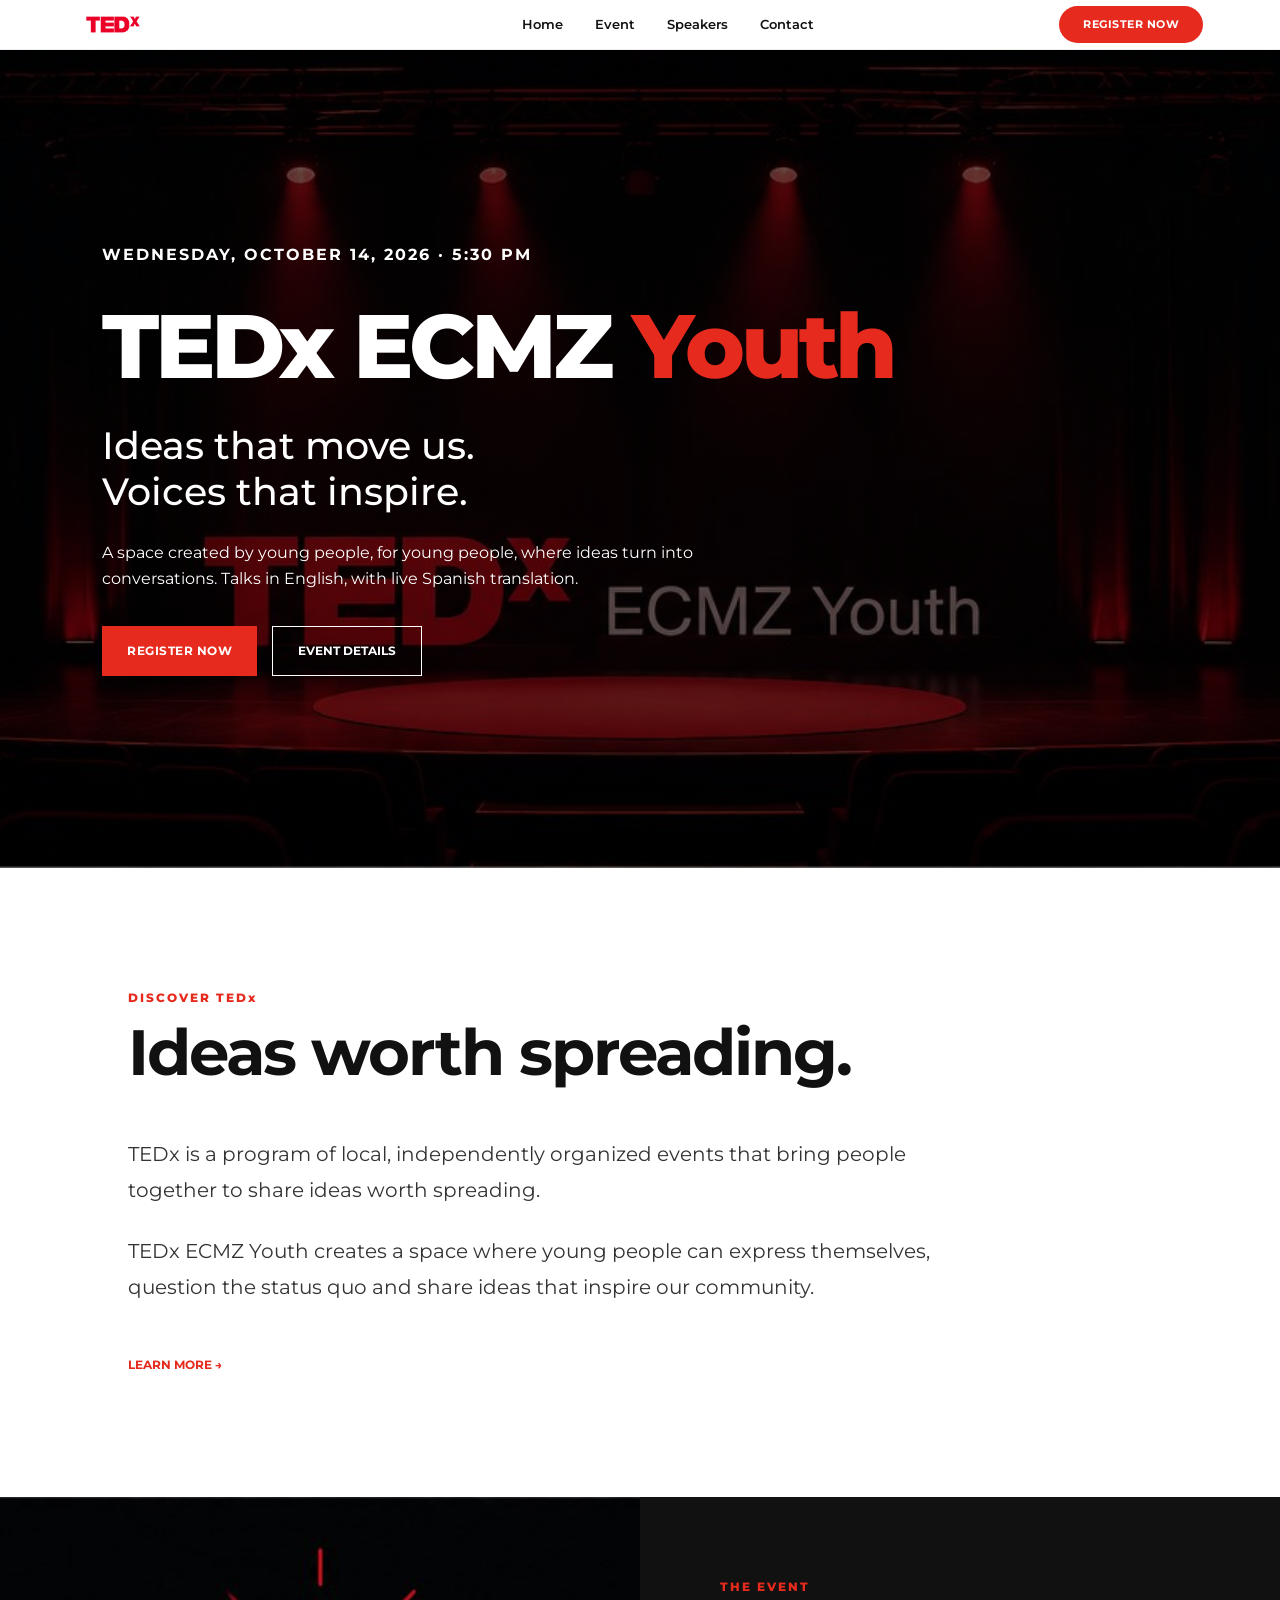
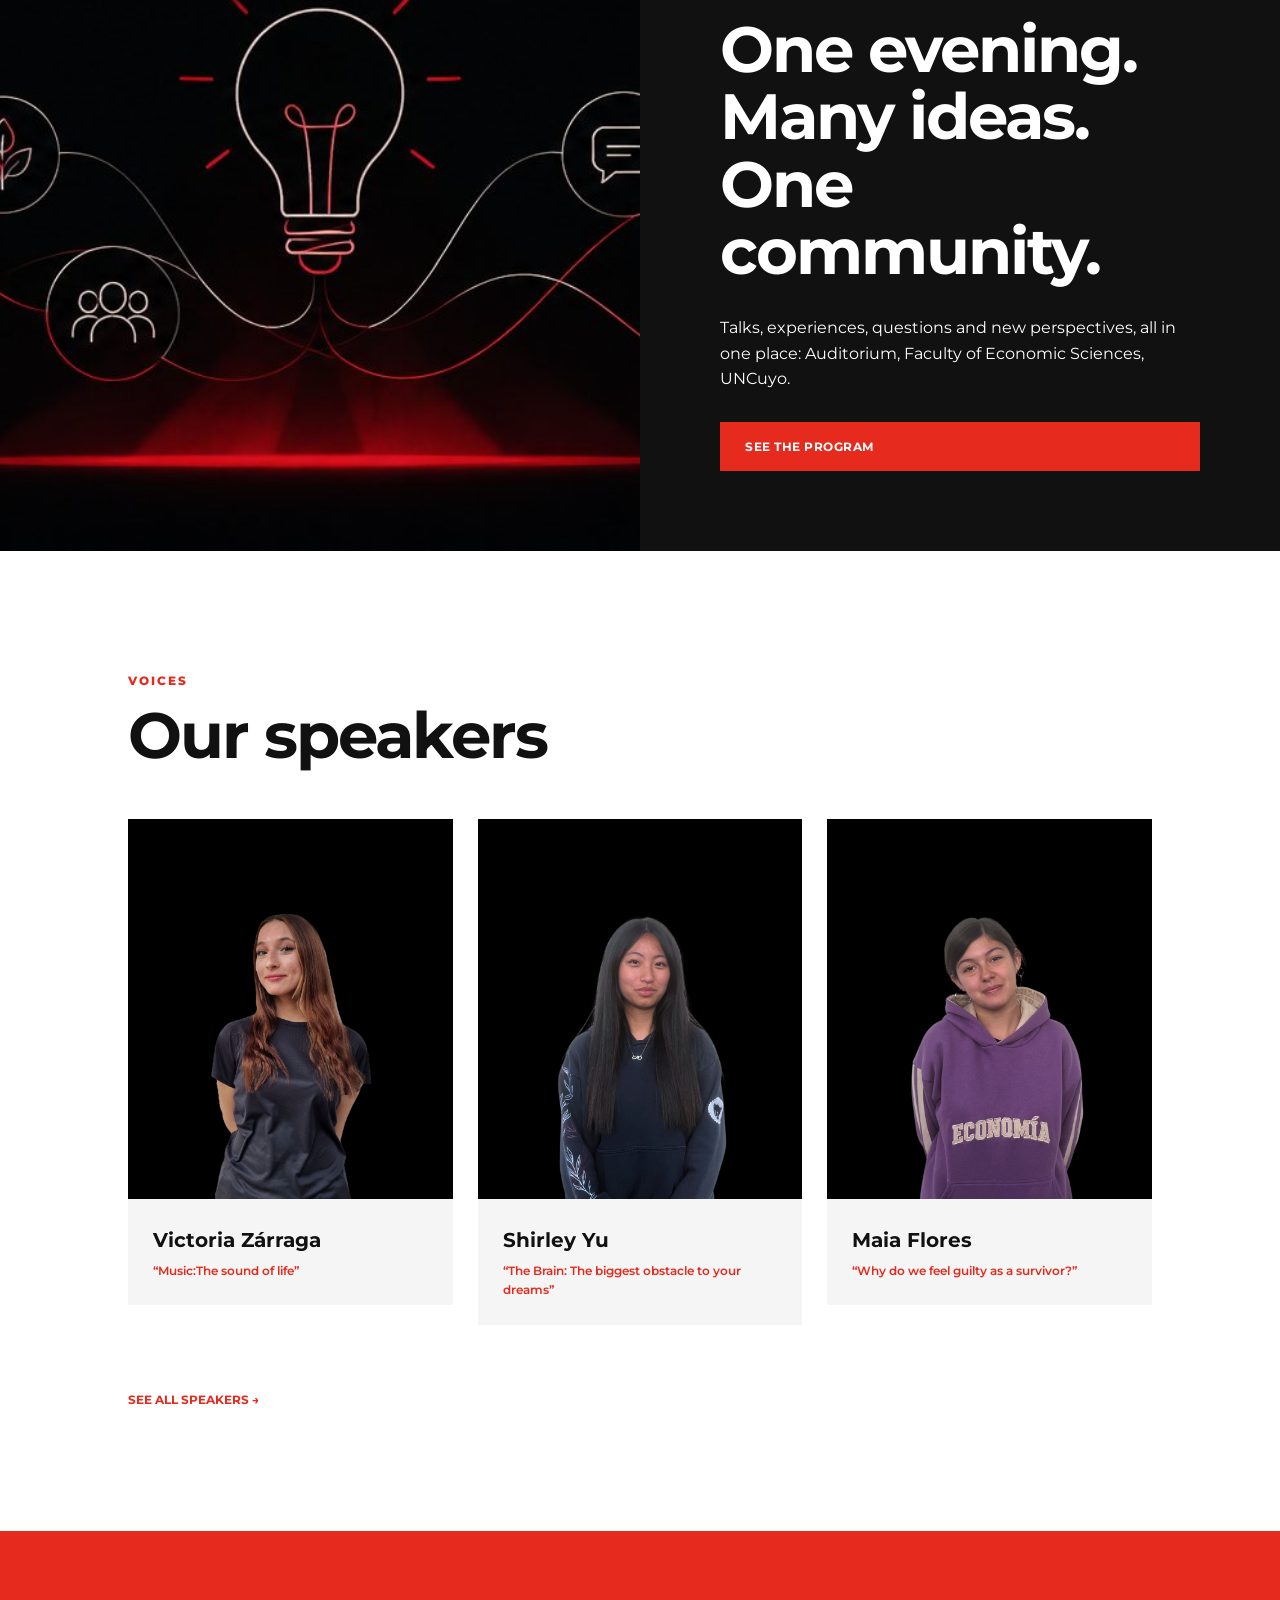
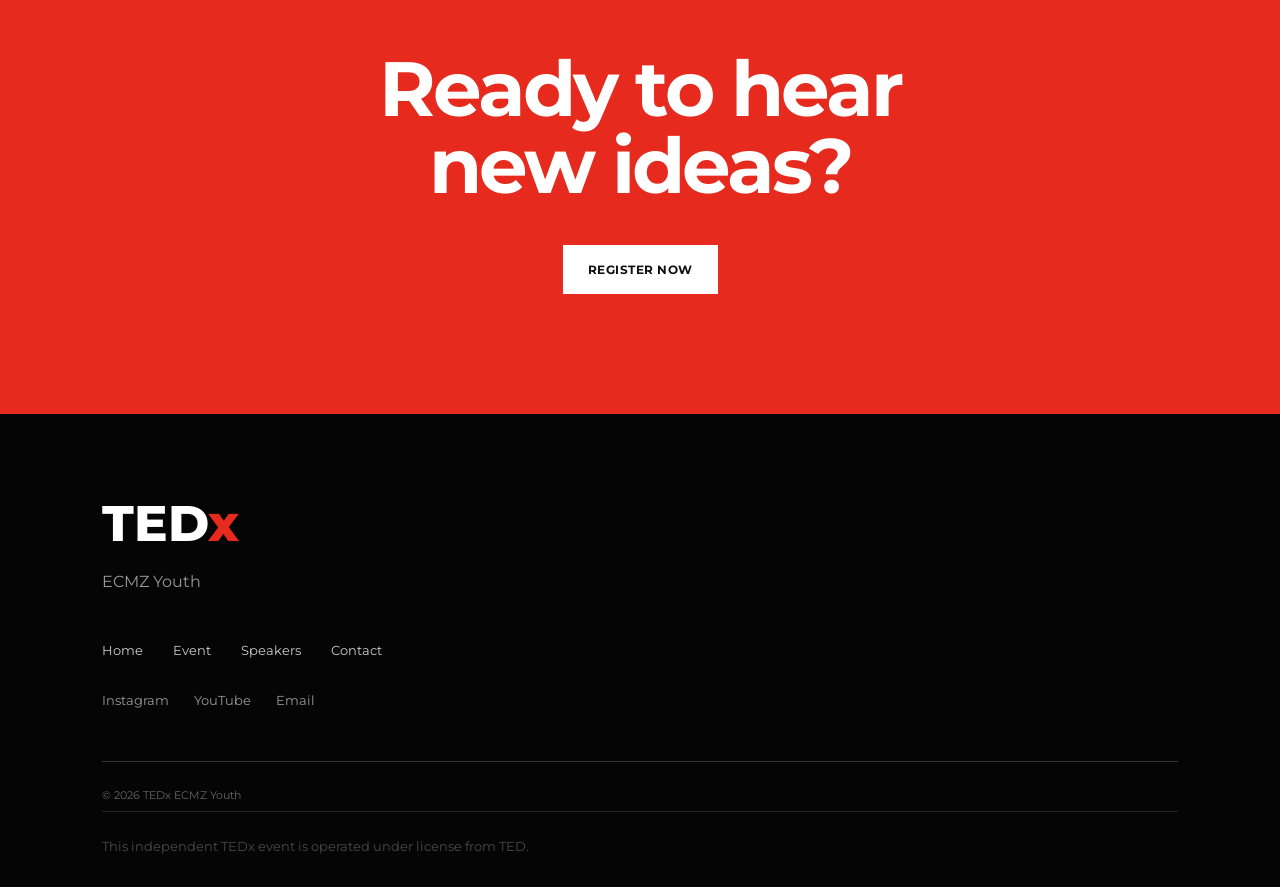
==== commit 0d3eaa82: "Actualizo archivos con la versión más reciente" ====
--- a/TEDx/index.html
+++ b/TEDx/index.html
@@ -20,7 +20,7 @@
 </header>
 <main>
 <section class="hero"><div class="hero-content">
-    <p class="hero-small">WEDNESDAY, OCTOBER 14, 2026 · 6:00 PM</p>
+    <p class="hero-small">WEDNESDAY, OCTOBER 14, 2026 · 5:30 PM</p>
     <h1>TEDx ECMZ <span>Youth</span></h1>
     <h2>Ideas that move us.<br>Voices that inspire.</h2>
     <p>A space created by young people, for young people, where ideas turn into conversations. Talks in English, with live Spanish translation.</p>
@@ -34,7 +34,7 @@
         </div>
     </div>
     </section>
-<section class="event-preview"><div class="event-image"><img src="images/hero.jpg" alt="TEDx ECMZ Youth event"></div>
+<section class="event-preview"><div class="event-image"><img src="images/events.jpg" alt="TEDx ECMZ Youth event"></div>
     <div class="event-info">
         <p>THE EVENT</p>
         <h2>One evening.<br>Many ideas.<br>One community.</h2>
--- a/TEDx/style.css
+++ b/TEDx/style.css
@@ -265,7 +265,7 @@
             rgba(0, 0, 0, 0.60),
             rgba(0, 0, 0, 0.60)
         ),
-        url("../images/hero.jpg");
+        url("images/herodf.jpg");
 
     background-size: cover;
     background-position: center;
@@ -972,6 +972,21 @@
 }
 
 
+.speaker-photo-placeholder {
+
+    width: 400px;
+
+    height: 400px;
+
+    border-radius: 100%;
+
+    background: var(--gris);
+
+    border: 1px solid var(--borde);
+
+}
+
+
 .speaker-card-large:first-child {
 
     padding-top: 0;
@@ -1799,7 +1814,8 @@
     }
 
 
-    .speaker-card-large img {
+    .speaker-card-large img,
+    .speaker-photo-placeholder {
 
         height: 400px;
 
